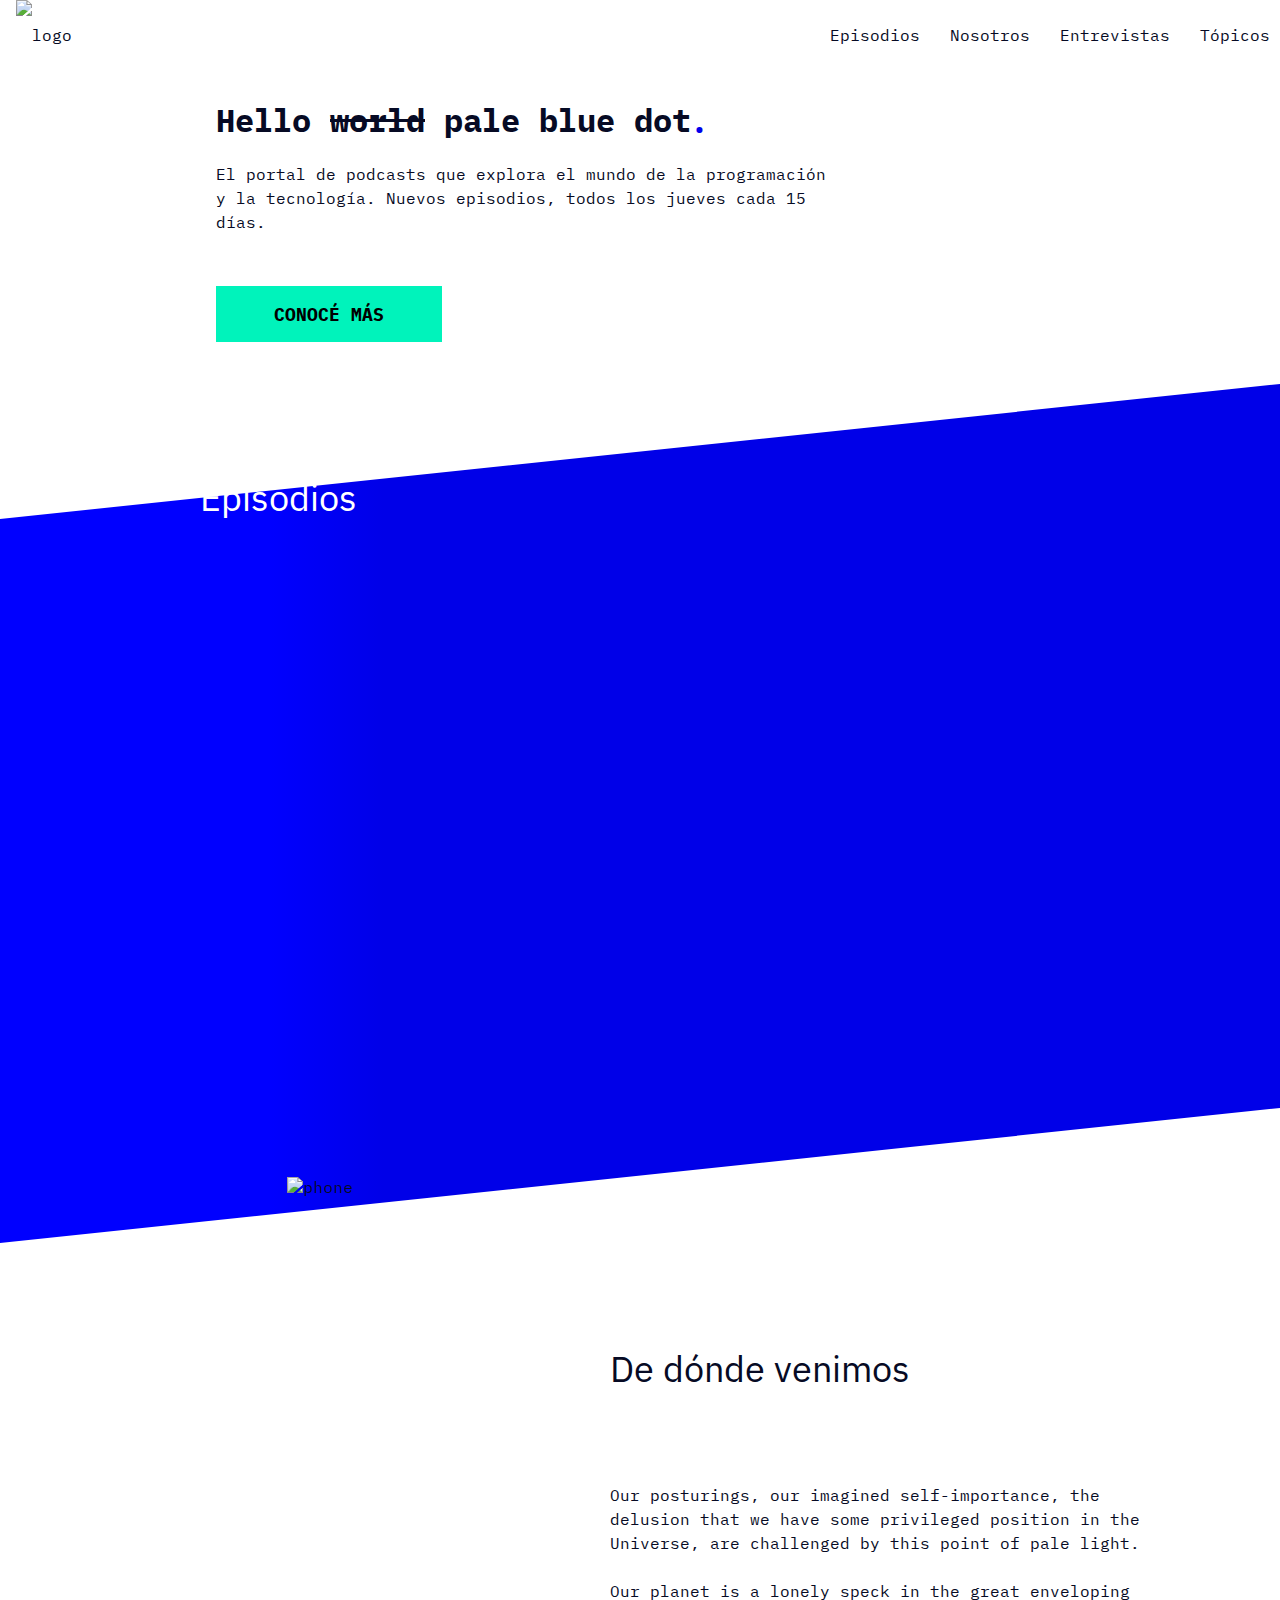
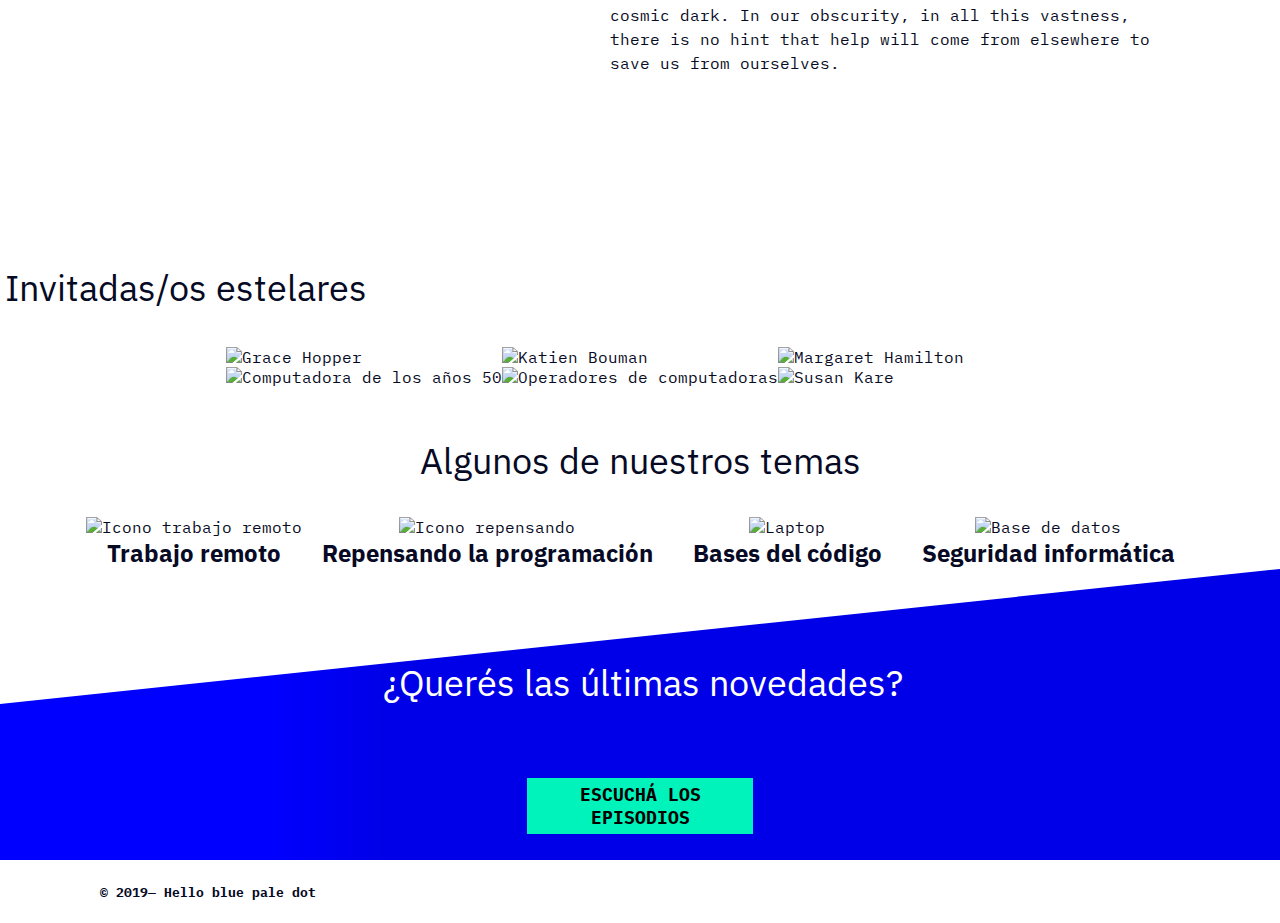
==== podcast/index.html @ 28c50c23 "add margin to h3 episodes" ====
<!DOCTYPE html>
<html lang="es">
<head>
    <meta charset="UTF-8">
    <meta name="viewport" content="width=device-width, initial-scale=1.0">
    <meta http-equiv="X-UA-Compatible" content="ie=edge">
    
    <link rel="shortcut icon" href="images/bd.png" />
    <link href="https://fonts.googleapis.com/css?family=IBM+Plex+Mono|IBM+Plex+Sans&display=swap" rel="stylesheet">
    <link rel="stylesheet" href="style/styles.css">
    <title>Podcast</title>
    <script src="https://kit.fontawesome.com/ef073bb9f6.js" crossorigin="anonymous"></script>
</head>
<body class="wrapper">
    <div class="nav">
        <div class="logo">
            <img src="images/logo.svg" alt="logo">
        </div>
        <label for="toggle">&#9776;</label>
        <input type="checkbox" id="toggle" class="toggle">
        <div class="menu">
            <a href="#episodios">Episodios</a>
            <a href="#nosotros">Nosotros</a>
            <a href="#entrevistas">Entrevistas</a>
            <a href="#topicos">Tópicos</a>
        </div>
    </div>
    <!-- Acá termina navbar-->
    <div class="hello">
        <h1>Hello <strike>world</strike> pale blue dot</h1>
        <p>El portal de podcasts que explora el mundo de la programación y la tecnología. Nuevos episodios, todos los jueves cada 15 días.</p>
        <div class="boton">
            <button class="btn">CONOCÉ MÁS</button>
        </div>
    </div>
    
    <section id="episodios" class="episodios">
        <div class="sesgo"></div>
        <h3 class="episodios-h3">Episodios</h3>
        <div class="iframes">
        <iframe src="https://open.spotify.com/embed-podcast/episode/7AZZy2nJ4R9ZndHW0h2yxt" width="298" height="175" frameborder="0"  allowtransparency="true" allow="encrypted-media"></iframe>
        <iframe src="https://open.spotify.com/embed-podcast/episode/1ezdL2ivAGLwSE6Xbssxqt" width="298" height="175" frameborder="0" allowtransparency="true" allow="encrypted-media"></iframe>
        <iframe src="https://open.spotify.com/embed-podcast/episode/3cWta1iiQSfvrdHaCbLkSD" width="298" height="175" frameborder="0" allowtransparency="true" allow="encrypted-media"></iframe>
        <iframe src="https://open.spotify.com/embed-podcast/episode/31VyAQAwBiKoHVoYUCEzjQ" width="298" height="175" frameborder="0" allowtransparency="true" allow="encrypted-media"></iframe>
        </div>
        <div class="sesgo1"></div>
    </section>
    
    <section id="nosotros" class="nosotros wrap">
        <img src="images/phone.png" alt="phone">
        <h3>De dónde venimos</h3>
        <p>Our posturings, our imagined self-importance, the delusion that we have some privileged position in the Universe, are challenged by this point of pale light. <br> 
        <br>Our planet is a lonely speck in the great enveloping cosmic dark. In our obscurity, in all this vastness, there is no hint that help will come from elsewhere to save us from ourselves.
        </p>   
    </section>
    <section id="entrevistas" class="wrap">
        <h3>Invitadas/os estelares</h3>
        <div class="parent">
            <img src="images/grace-hopper.png" alt="Grace Hopper">
            <img src="images/Katie-Bouman.png" alt="Katien Bouman">
            <img src="images/Margaret_Hamilton.png" alt="Margaret Hamilton">
            <img src="images/An E.R.A.Univac 1103 computer in the 1950s.png" alt="Computadora de los años 50">
            <img src="images/Computer operators with an Eniac — the world’s first programmable general-purpose computer.png" alt="Operadores de computadoras">
            <img src="images/susan-kare.png" alt="Susan Kare">
        </div>    
    </section>
    <section id="topicos" class="topicos">
        <div class="parent-icons">
            <h3>Algunos de nuestros temas</h3>
            <div class="wrap">
                <img src="images/icon1.svg" alt="Icono trabajo remoto">
                <span>Trabajo remoto </span>
            </div>   
            <div class="wrap"> 
                <img src="images/icon2.svg" alt="Icono repensando">
                <span>Repensando la programación </span>   
            </div>
            <div class="wrap">
                <img src="images/icon3.svg" alt="Laptop">
                <span>Bases del código   </span>
            </div>
            <div class="wrap">
                <img src="images/icon4.svg" alt="Base de datos">
                <span>Seguridad informática </span>  
            </div>        
        </div>
    </section>
    
    <section id="novedades" class="novedades">
        <div class="sesgo"></div>
        <h3>¿Querés las últimas novedades?</h3>
        <div class="boton1">
            <button class="btn1">ESCUCHÁ LOS EPISODIOS</button>
        </div>
    </section>
    <footer>
        <h5>© 2019— Hello blue pale dot</h5>
        <ul class="iconos">
            <a href="https:www.spotify.com" target=_blank><i class="fab fa-spotify"></i></a> 
            <a href="https:www.instagram.com" target=_blank><i class="fab fa-instagram"></i></a> 
            <a href="https:www.twitter.com" target=_blank><i class="fab fa-twitter"></i></a>
            <a href="https:www.facebook.com" target=_blank><i class="fab fa-facebook"></i></a>
            <a href="https:www.telegram.org" target=_blank><i class="fab fa-telegram"></i></a>
        </div>
    </footer>

</body>
</html>
---- podcast/style/styles.css ----
* {
    font-family: "IBM Plex Sans", sans-serif;
    font-family: "IBM Plex Mono", monospace;
    color: #060a24;
}

.wrapper {
    width: 100%;
    height: 100%;
    margin: 0;
    padding: 0;
    font-size: 16px;
}

.nav {
    text-align: right;
    line-height: 70px;
}

.logo {
    float: left;
    margin-left: 16px;
}

label {
    margin-right: 16px;
    font-size: 19px;
    display: none;
}

.menu label {
    margin-right: 30px;
}

.menu a {
    text-decoration: none;
    margin: 0 10px;
    line-height: 70px;
}

.menu a:active {
    color: rgb(48, 52, 78);
    text-decoration: line-through;
}

.menu a:hover {
    color: #00f3bb;
    text-decoration: line-through;
}

.toggle {
    display: none;
}

.hello {
    margin: 29px 16px 16px 16px;
}

h1::after {
    content: ".";
    font-size: 28px;
    color: #0000ec;
}

p {
    font-family: "IBM Plex Mono", monospace;
    line-height: 24px;
}

h3 {
    font-family: "IBM Plex Sans", sans-serif;
    font-size: 36px;
    font-weight: 400;
    margin-left: 5px;
}

.episodios h3,
.novedades h3 {
    color: #ffffff;
}

.episodios,
.novedades {
    padding: 40px 0 100px 0;
    background: linear-gradient(
        90deg,
        rgba(0, 0, 255, 1) 21%,
        rgba(0, 0, 232, 1) 30%
    );
}

.episodios,
.novedades {
    position: relative;
    width: 100%;
    overflow: hidden;
}

.sesgo,
.sesgo1 {
    position: absolute;
    top: 0;
    left: 0;
    border-width: 15vh 100vw 0 0;
    border-style: solid;
    border-color: #fff transparent transparent transparent;
}

.sesgo1 {
    bottom: 0;
    border-width: 0 0 15vh 100vw;
    border-color: transparent transparent #fff transparent;
}

.iframes {
    display: grid;
    grid-template-columns: 1fr;
    grid-template-rows: repeat (4, 1fr);
    justify-content: center;
}

.episodios iframe {
    justify-self: center;
}

.nosotros img {
    position: relative;
    height: 519px;
    margin-top: -120px;
}

.nosotros h3,
.nosotros p {
    margin: 0 5% 5% 5%;
}

.parent img {
    width: 100%;
}

.wrap {
    display: flex;
    margin-top: 54px;
    flex-direction: column;
    align-items: center;
}

.parent-icons {
    display: grid;
    justify-content: center;
}

.parent-icons span {
    text-align: center;
    font-family: "IBM Plex Sans", sans-serif;
    font-weight: bolder;
    font-size: 24px;
}

.novedades h3 {
    text-align: center;
}

.novedades {
    padding-bottom: 0px;
}

h5 {
    text-align: center;
}

footer .iconos {
    display: flex;
    justify-content: space-around;
    margin: 16px 45px 16px 45px;
}
.boton,
.boton1 {
    text-align: center;
}
.btn,
.btn1 {
    color: black;
    font-size: 18px;
    font-weight: bold;
    border: none;
    background-color: #00f3bb;
    width: 226px;
    height: 56px;
    margin: 36px 16px 26px 16px;
}

.btn:hover,
.btn1:hover {
    color: white;
    background: linear-gradient(
        90deg,
        rgba(0, 240, 184, 1) 0%,
        rgba(0, 118, 220, 1) 21%,
        rgba(0, 0, 254, 1) 91%
    );
}

/* Media queries */

@media only screen and (max-width: 768px) {
    /* navbar */
    label {
        display: block;
        cursor: pointer;
    }

    .menu {
        position: absolute;
        text-align: center;
        width: 100%;
        display: none;
    }

    .menu a {
        background-color: #0000ec;
        display: block;
        margin: 0;
        z-index: 1;
        color: white;
    }

    .toggle:checked + .menu {
        display: block;
    }
}

@media only screen and (min-width: 770px) {
    .parent {
        display: grid;
        grid-template-columns: repeat(3, 1fr);
        grid-template-rows: repeat(2, 1fr);
    }

    h3 {
        margin-top: 50px;
    }

    .episodios-h3 {
        margin-left: 200px;
    }

    .wrap h3 {
        align-self: normal;
    }

    .hello {
        width: 628px;
        padding-left: 200px;
    }
    .boton {
        text-align: left;
    }

    .btn {
        margin-left: 0px;
    }

    .iframes {
        display: grid;
        grid-template-columns: repeat(2, 1fr);
        grid-template-rows: repeat(2, 1fr);
        grid-row-gap: 72px;
        padding: 0 100px 50px;
    }
    .iframes iframe {
        width: 500px;
        height: 232px;
    }

    .nosotros {
        display: grid;
        grid-template-columns: repeat(2, 1fr);
        grid-template-rows: 50px, 1fr, 1fr;
        grid-template-areas:
            "sesgo sesgo"
            "img h3"
            "img p";
    }

    .nosotros img {
        grid-area: img;
        justify-self: center;
        margin-bottom: 64px;
    }

    .nosotros h3 {
        grid-area: h3;
        margin-top: 48px;
        margin-left: -30px;
    }

    .nosotros p {
        grid-area: p;
        margin-top: -100px;
        margin-left: -30px;
        padding-right: 65px;
    }

    .entrevistas .parent {
        display: grid;
        grid-template-columns: repeat(3, 1fr);
        grid-template-rows: repeat(2, 1fr);
    }

    .entrevistas img {
        object-fit: cover;
        width: 100%;
        max-height: 100%;
    }

    .parent-icons,
    footer {
        display: flex;
    }

    .parent-icons h3 {
        position: absolute;
        margin-left: 0px;
        font-weight: 400;
    }

    .parent-icons .wrap {
        margin: 130px 0px 0px 0px;
    }

    .parent-icons span {
        margin: 0 20px;
    }

    .topicos .wrap {
        z-index: 1;
    }

    footer {
        justify-content: space-between;
    }

    footer h5 {
        margin-left: 100px;
    }

    .iconos a {
        margin-left: 36px;
    }

    .iconos:last-child {
        margin-right: 100px;
    }
}

@media only screen and (min-width: 1430px) {
    .episodios h3 {
        margin-top: 95px;
    }
    .episodios h3,
    .wrap h3 {
        margin-left: 200px;
    }
}
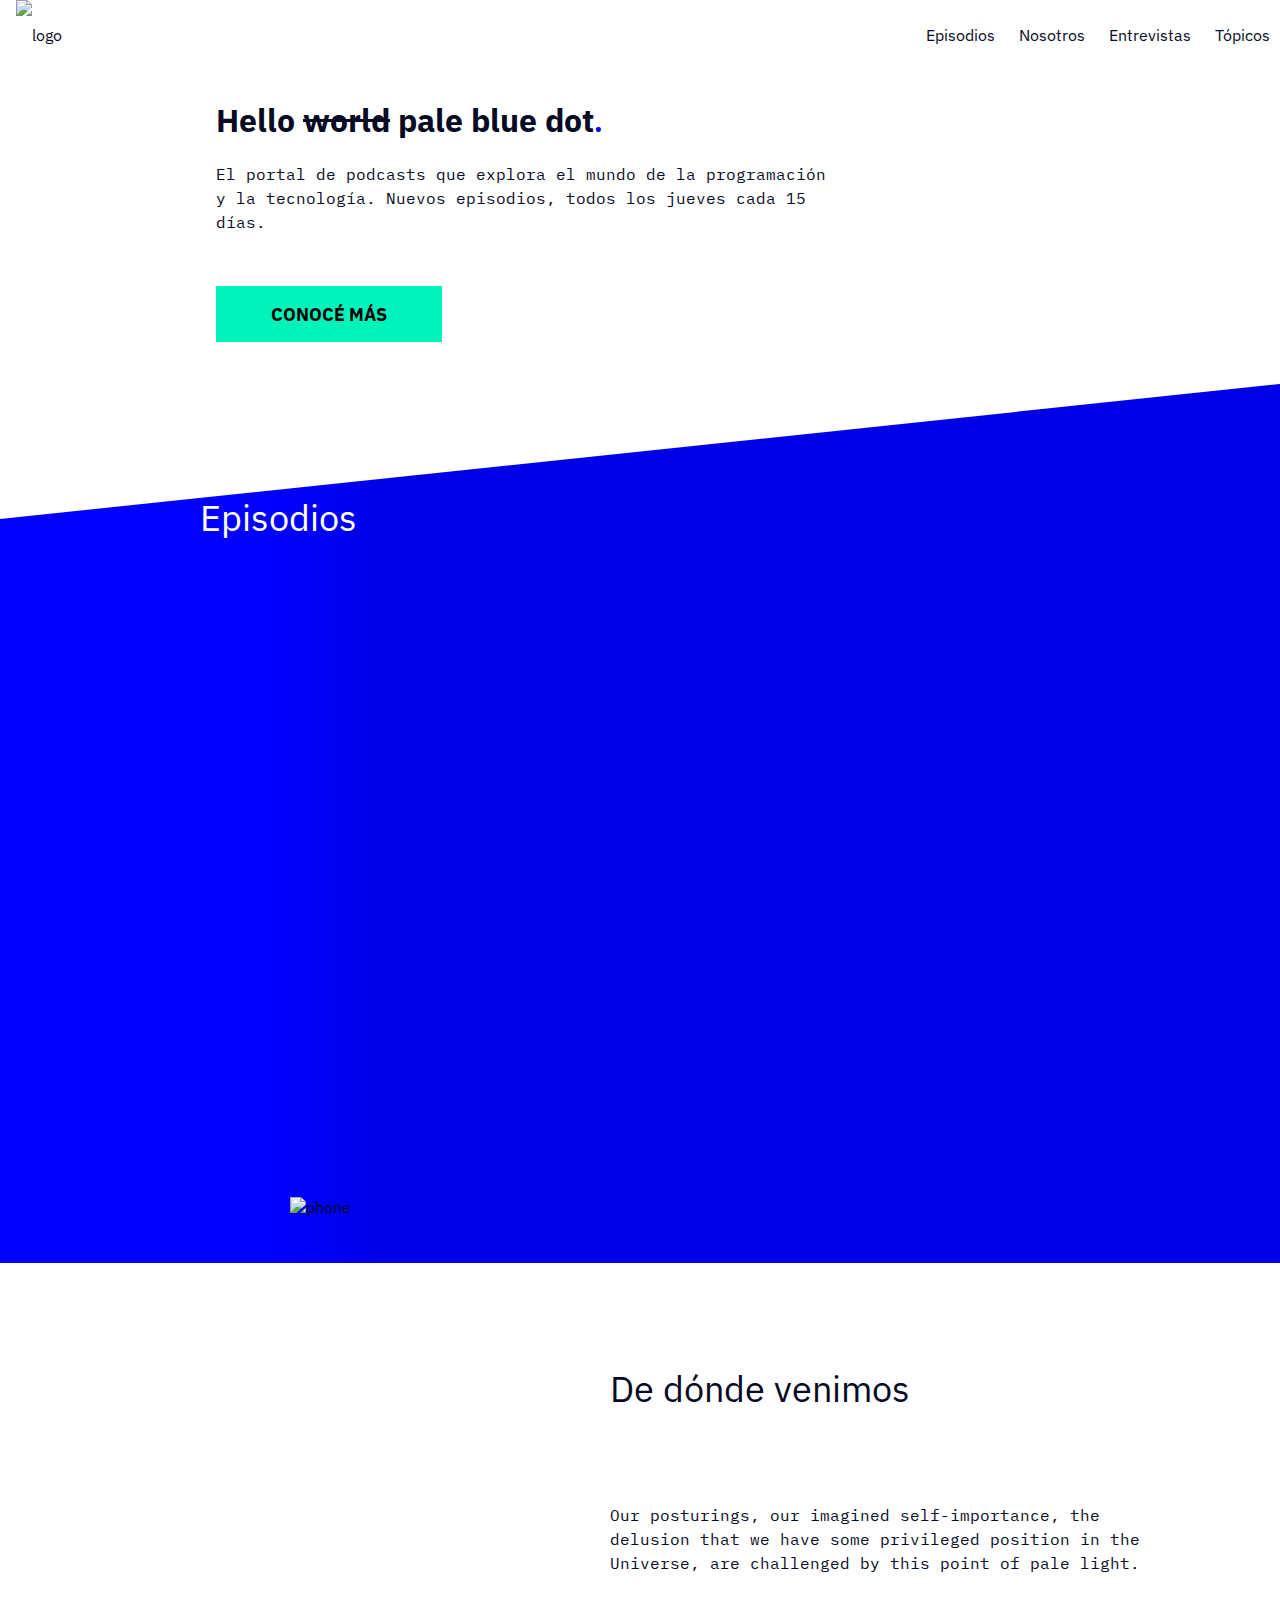
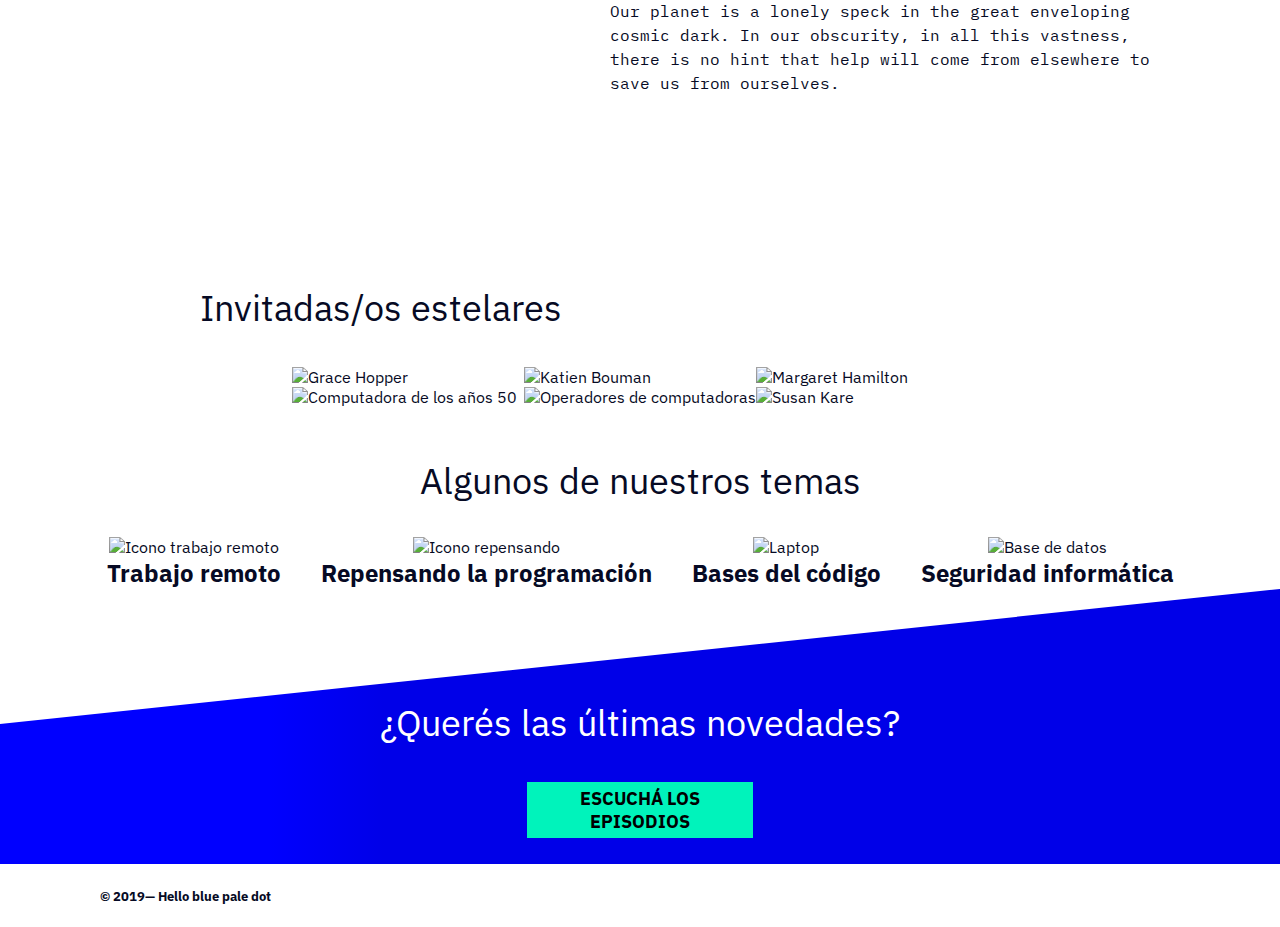
==== commit 00fb19f5: "add some changes" ====
--- a/podcast/index.html
+++ b/podcast/index.html
@@ -4,7 +4,6 @@
     <meta charset="UTF-8">
     <meta name="viewport" content="width=device-width, initial-scale=1.0">
     <meta http-equiv="X-UA-Compatible" content="ie=edge">
-    
     <link rel="shortcut icon" href="images/bd.png" />
     <link href="https://fonts.googleapis.com/css?family=IBM+Plex+Mono|IBM+Plex+Sans&display=swap" rel="stylesheet">
     <link rel="stylesheet" href="style/styles.css">
@@ -12,30 +11,30 @@
     <script src="https://kit.fontawesome.com/ef073bb9f6.js" crossorigin="anonymous"></script>
 </head>
 <body class="wrapper">
-    <div class="nav">
+    <nav>
         <div class="logo">
             <img src="images/logo.svg" alt="logo">
         </div>
-        <label for="toggle">&#9776;</label>
-        <input type="checkbox" id="toggle" class="toggle">
-        <div class="menu">
-            <a href="#episodios">Episodios</a>
-            <a href="#nosotros">Nosotros</a>
-            <a href="#entrevistas">Entrevistas</a>
-            <a href="#topicos">Tópicos</a>
-        </div>
-    </div>
-    <!-- Acá termina navbar-->
-    <div class="hello">
+            <label for="toggle">&#9776;</label>
+            <input type="checkbox" id="toggle" class="toggle">
+            <div class="menu">
+                <a href="#episodios">Episodios</a>
+                <a href="#nosotros">Nosotros</a>
+                <a href="#entrevistas">Entrevistas</a>
+                <a href="#topicos">Tópicos</a>
+            </div>
+    </nav>
+    
+    <header class="hello">
         <h1>Hello <strike>world</strike> pale blue dot</h1>
         <p>El portal de podcasts que explora el mundo de la programación y la tecnología. Nuevos episodios, todos los jueves cada 15 días.</p>
         <div class="boton">
             <button class="btn">CONOCÉ MÁS</button>
         </div>
-    </div>
+    </header>   
     
     <section id="episodios" class="episodios">
-        <div class="sesgo"></div>
+        <div class="sesgos sesgo"></div>
         <h3 class="episodios-h3">Episodios</h3>
         <div class="iframes">
         <iframe src="https://open.spotify.com/embed-podcast/episode/7AZZy2nJ4R9ZndHW0h2yxt" width="298" height="175" frameborder="0"  allowtransparency="true" allow="encrypted-media"></iframe>
@@ -43,7 +42,7 @@
         <iframe src="https://open.spotify.com/embed-podcast/episode/3cWta1iiQSfvrdHaCbLkSD" width="298" height="175" frameborder="0" allowtransparency="true" allow="encrypted-media"></iframe>
         <iframe src="https://open.spotify.com/embed-podcast/episode/31VyAQAwBiKoHVoYUCEzjQ" width="298" height="175" frameborder="0" allowtransparency="true" allow="encrypted-media"></iframe>
         </div>
-        <div class="sesgo1"></div>
+        <div class="sesgos sesgo1"></div>
     </section>
     
     <section id="nosotros" class="nosotros wrap">
@@ -69,25 +68,25 @@
             <h3>Algunos de nuestros temas</h3>
             <div class="wrap">
                 <img src="images/icon1.svg" alt="Icono trabajo remoto">
-                <span>Trabajo remoto </span>
+                <span>Trabajo remoto</span>
             </div>   
             <div class="wrap"> 
                 <img src="images/icon2.svg" alt="Icono repensando">
-                <span>Repensando la programación </span>   
+                <span>Repensando la programación</span>   
             </div>
             <div class="wrap">
                 <img src="images/icon3.svg" alt="Laptop">
-                <span>Bases del código   </span>
+                <span>Bases del código</span>
             </div>
             <div class="wrap">
                 <img src="images/icon4.svg" alt="Base de datos">
-                <span>Seguridad informática </span>  
+                <span>Seguridad informática</span>  
             </div>        
         </div>
     </section>
     
     <section id="novedades" class="novedades">
-        <div class="sesgo"></div>
+        <div class="sesgos sesgo"></div>
         <h3>¿Querés las últimas novedades?</h3>
         <div class="boton1">
             <button class="btn1">ESCUCHÁ LOS EPISODIOS</button>
--- a/podcast/style/styles.css
+++ b/podcast/style/styles.css
@@ -1,6 +1,5 @@
 * {
-    font-family: "IBM Plex Sans", sans-serif;
-    font-family: "IBM Plex Mono", monospace;
+    font-family: "IBM Plex Sans", "IBM Plex Mono", sans-serif, monospace;
     color: #060a24;
 }
 
@@ -12,7 +11,7 @@
     font-size: 16px;
 }
 
-.nav {
+nav {
     text-align: right;
     line-height: 70px;
 }
@@ -71,12 +70,13 @@
     font-family: "IBM Plex Sans", sans-serif;
     font-size: 36px;
     font-weight: 400;
-    margin-left: 5px;
+    margin-left: 200px;
 }
 
 .episodios h3,
 .novedades h3 {
     color: #ffffff;
+    margin-top: 70px;
 }
 
 .episodios,
@@ -96,11 +96,13 @@
     overflow: hidden;
 }
 
-.sesgo,
-.sesgo1 {
+.sesgos {
     position: absolute;
     top: 0;
     left: 0;
+}
+
+.sesgo {
     border-width: 15vh 100vw 0 0;
     border-style: solid;
     border-color: #fff transparent transparent transparent;
@@ -159,6 +161,7 @@
 
 .novedades h3 {
     text-align: center;
+    margin: 70px auto auto;
 }
 
 .novedades {
@@ -241,10 +244,6 @@
         margin-top: 50px;
     }
 
-    .episodios-h3 {
-        margin-left: 200px;
-    }
-
     .wrap h3 {
         align-self: normal;
     }
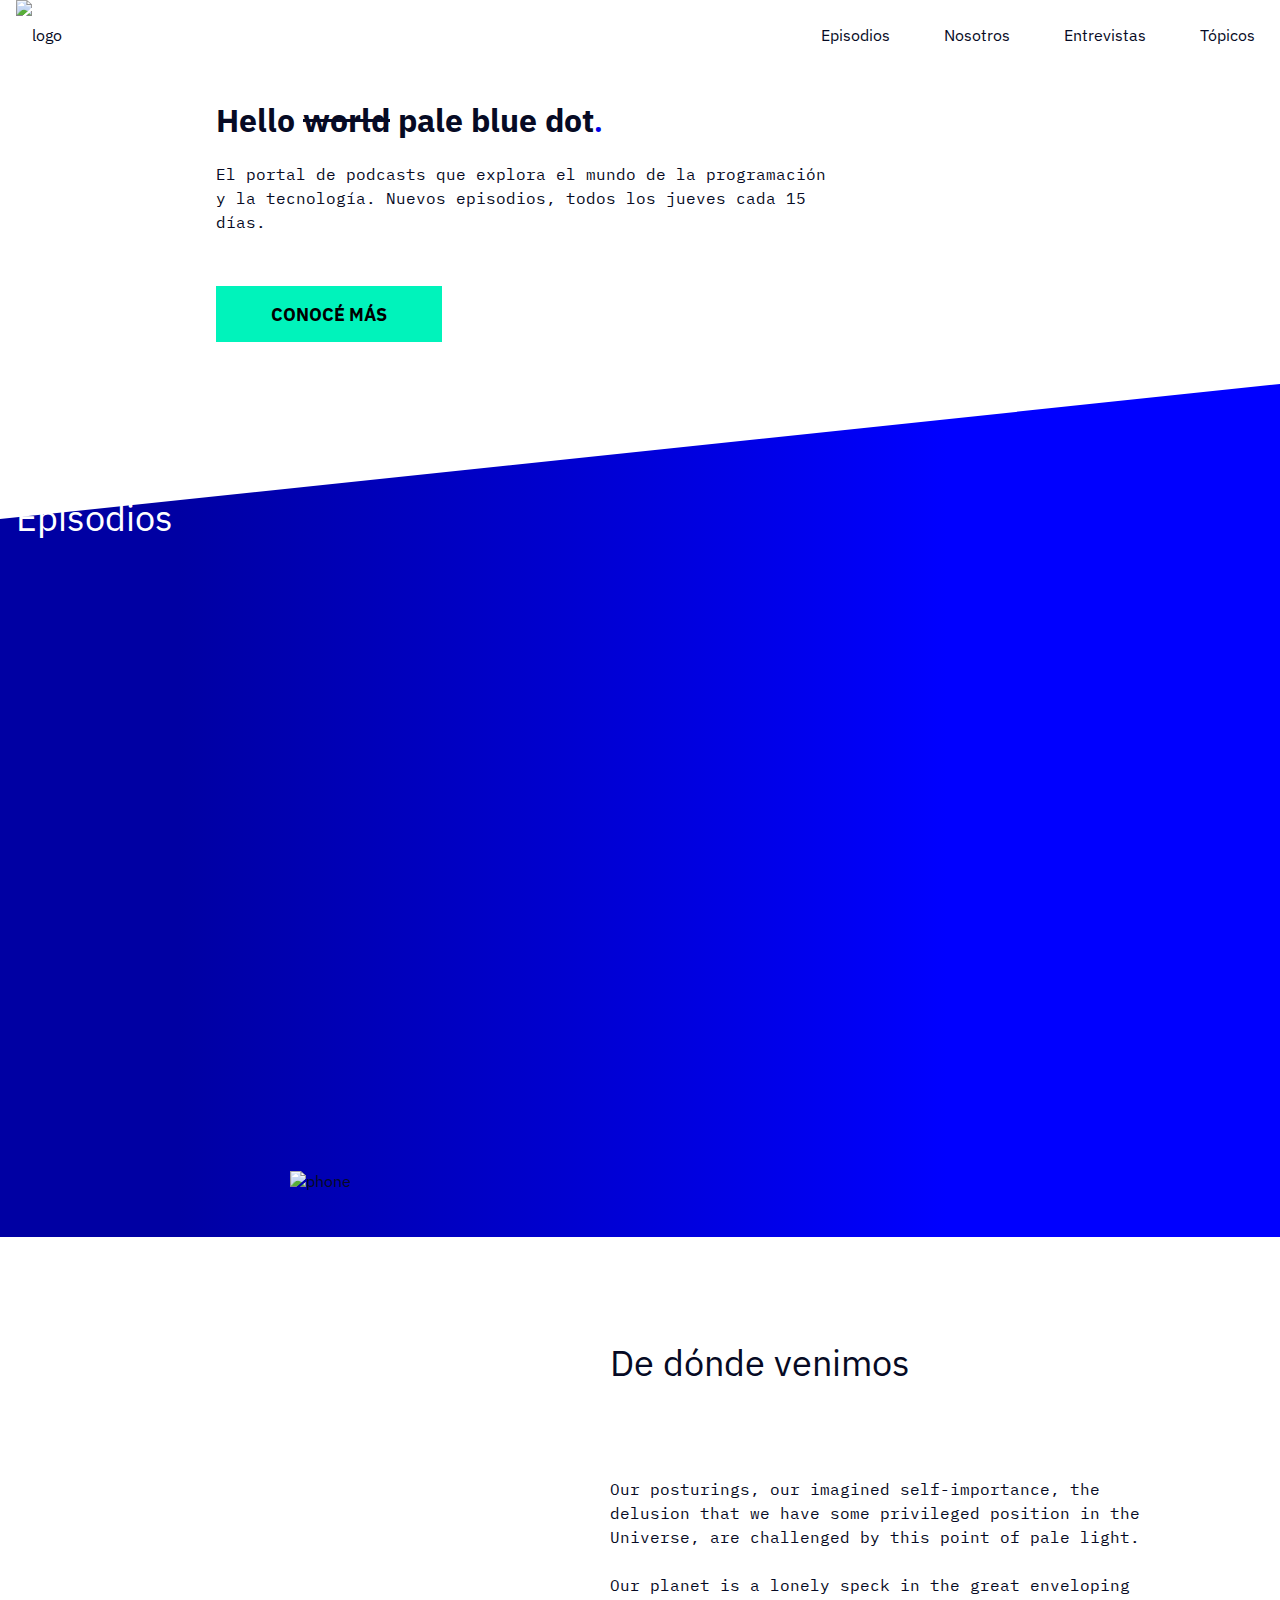
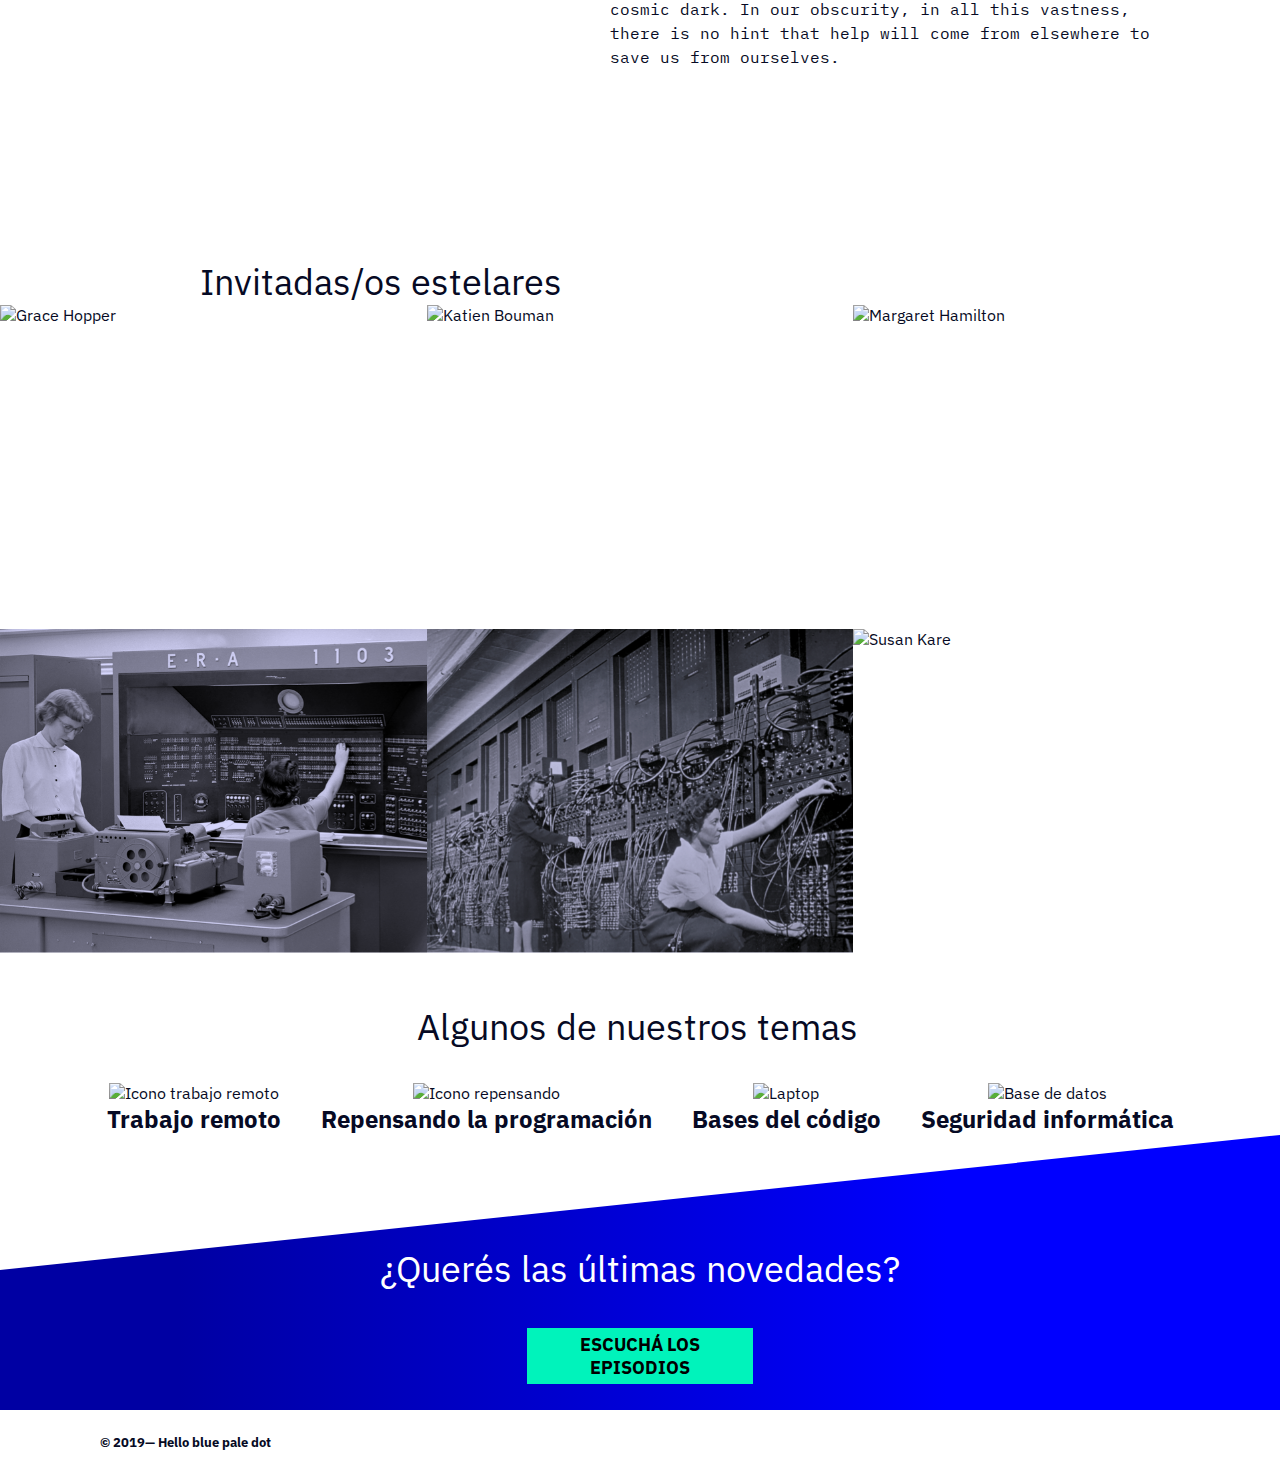
==== commit fe6c82a7: "add more changes" ====
--- a/podcast/index.html
+++ b/podcast/index.html
@@ -1,107 +1,160 @@
 <!DOCTYPE html>
 <html lang="es">
-<head>
-    <meta charset="UTF-8">
-    <meta name="viewport" content="width=device-width, initial-scale=1.0">
-    <meta http-equiv="X-UA-Compatible" content="ie=edge">
-    <link rel="shortcut icon" href="images/bd.png" />
-    <link href="https://fonts.googleapis.com/css?family=IBM+Plex+Mono|IBM+Plex+Sans&display=swap" rel="stylesheet">
-    <link rel="stylesheet" href="style/styles.css">
-    <title>Podcast</title>
-    <script src="https://kit.fontawesome.com/ef073bb9f6.js" crossorigin="anonymous"></script>
-</head>
-<body class="wrapper">
-    <nav>
-        <div class="logo">
-            <img src="images/logo.svg" alt="logo">
-        </div>
+    <head>
+        <meta charset="UTF-8" />
+        <meta name="viewport" content="width=device-width, initial-scale=1.0" />
+        <meta http-equiv="X-UA-Compatible" content="ie=edge" />
+        <link rel="shortcut icon" href="images/bd.png" />
+        <link
+            href="https://fonts.googleapis.com/css?family=IBM+Plex+Mono%7CIBM+Plex+Sans&display=swap"
+            rel="stylesheet"
+        />
+        <link rel="stylesheet" href="style/styles.css" />
+        <title>Podcast</title>
+        <script
+            src="https://kit.fontawesome.com/ef073bb9f6.js"
+            crossorigin="anonymous"
+        ></script>
+    </head>
+    <body class="wrapper">
+        <nav>
+            <div class="logo">
+                <img src="images/logo.svg" alt="logo" />
+            </div>
             <label for="toggle">&#9776;</label>
-            <input type="checkbox" id="toggle" class="toggle">
+            <input type="checkbox" id="toggle" class="toggle" />
             <div class="menu">
                 <a href="#episodios">Episodios</a>
                 <a href="#nosotros">Nosotros</a>
                 <a href="#entrevistas">Entrevistas</a>
                 <a href="#topicos">Tópicos</a>
             </div>
-    </nav>
-    
-    <header class="hello">
-        <h1>Hello <strike>world</strike> pale blue dot</h1>
-        <p>El portal de podcasts que explora el mundo de la programación y la tecnología. Nuevos episodios, todos los jueves cada 15 días.</p>
-        <div class="boton">
-            <button class="btn">CONOCÉ MÁS</button>
-        </div>
-    </header>   
-    
-    <section id="episodios" class="episodios">
-        <div class="sesgos sesgo"></div>
-        <h3 class="episodios-h3">Episodios</h3>
-        <div class="iframes">
-        <iframe src="https://open.spotify.com/embed-podcast/episode/7AZZy2nJ4R9ZndHW0h2yxt" width="298" height="175" frameborder="0"  allowtransparency="true" allow="encrypted-media"></iframe>
-        <iframe src="https://open.spotify.com/embed-podcast/episode/1ezdL2ivAGLwSE6Xbssxqt" width="298" height="175" frameborder="0" allowtransparency="true" allow="encrypted-media"></iframe>
-        <iframe src="https://open.spotify.com/embed-podcast/episode/3cWta1iiQSfvrdHaCbLkSD" width="298" height="175" frameborder="0" allowtransparency="true" allow="encrypted-media"></iframe>
-        <iframe src="https://open.spotify.com/embed-podcast/episode/31VyAQAwBiKoHVoYUCEzjQ" width="298" height="175" frameborder="0" allowtransparency="true" allow="encrypted-media"></iframe>
-        </div>
-        <div class="sesgos sesgo1"></div>
-    </section>
-    
-    <section id="nosotros" class="nosotros wrap">
-        <img src="images/phone.png" alt="phone">
-        <h3>De dónde venimos</h3>
-        <p>Our posturings, our imagined self-importance, the delusion that we have some privileged position in the Universe, are challenged by this point of pale light. <br> 
-        <br>Our planet is a lonely speck in the great enveloping cosmic dark. In our obscurity, in all this vastness, there is no hint that help will come from elsewhere to save us from ourselves.
-        </p>   
-    </section>
-    <section id="entrevistas" class="wrap">
-        <h3>Invitadas/os estelares</h3>
-        <div class="parent">
-            <img src="images/grace-hopper.png" alt="Grace Hopper">
-            <img src="images/Katie-Bouman.png" alt="Katien Bouman">
-            <img src="images/Margaret_Hamilton.png" alt="Margaret Hamilton">
-            <img src="images/An E.R.A.Univac 1103 computer in the 1950s.png" alt="Computadora de los años 50">
-            <img src="images/Computer operators with an Eniac — the world’s first programmable general-purpose computer.png" alt="Operadores de computadoras">
-            <img src="images/susan-kare.png" alt="Susan Kare">
-        </div>    
-    </section>
-    <section id="topicos" class="topicos">
-        <div class="parent-icons">
-            <h3>Algunos de nuestros temas</h3>
-            <div class="wrap">
-                <img src="images/icon1.svg" alt="Icono trabajo remoto">
-                <span>Trabajo remoto</span>
-            </div>   
-            <div class="wrap"> 
-                <img src="images/icon2.svg" alt="Icono repensando">
-                <span>Repensando la programación</span>   
+        </nav>
+
+        <header class="hello">
+            <h1>Hello <s>world</s> pale blue dot</h1>
+            <p>
+                El portal de podcasts que explora el mundo de la programación y
+                la tecnología. Nuevos episodios, todos los jueves cada 15 días.
+            </p>
+            <div class="boton">
+                <button class="btn">CONOCÉ MÁS</button>
             </div>
-            <div class="wrap">
-                <img src="images/icon3.svg" alt="Laptop">
-                <span>Bases del código</span>
+        </header>
+
+        <section id="episodios" class="episodios">
+            <div class="sesgos sesgo"></div>
+            <h3 class="episodios-h3">Episodios</h3>
+            <div class="iframes">
+                <iframe
+                    src="https://open.spotify.com/embed-podcast/episode/7AZZy2nJ4R9ZndHW0h2yxt"
+                    width="298"
+                    height="175"
+                    allow="encrypted-media"
+                ></iframe>
+                <iframe
+                    src="https://open.spotify.com/embed-podcast/episode/1ezdL2ivAGLwSE6Xbssxqt"
+                    width="298"
+                    height="175"
+                    allow="encrypted-media"
+                ></iframe>
+                <iframe
+                    src="https://open.spotify.com/embed-podcast/episode/3cWta1iiQSfvrdHaCbLkSD"
+                    width="298"
+                    height="175"
+                    allow="encrypted-media"
+                ></iframe>
+                <iframe
+                    src="https://open.spotify.com/embed-podcast/episode/31VyAQAwBiKoHVoYUCEzjQ"
+                    width="298"
+                    height="175"
+                    allow="encrypted-media"
+                ></iframe>
             </div>
-            <div class="wrap">
-                <img src="images/icon4.svg" alt="Base de datos">
-                <span>Seguridad informática</span>  
-            </div>        
-        </div>
-    </section>
-    
-    <section id="novedades" class="novedades">
-        <div class="sesgos sesgo"></div>
-        <h3>¿Querés las últimas novedades?</h3>
-        <div class="boton1">
-            <button class="btn1">ESCUCHÁ LOS EPISODIOS</button>
-        </div>
-    </section>
-    <footer>
-        <h5>© 2019— Hello blue pale dot</h5>
-        <ul class="iconos">
-            <a href="https:www.spotify.com" target=_blank><i class="fab fa-spotify"></i></a> 
-            <a href="https:www.instagram.com" target=_blank><i class="fab fa-instagram"></i></a> 
-            <a href="https:www.twitter.com" target=_blank><i class="fab fa-twitter"></i></a>
-            <a href="https:www.facebook.com" target=_blank><i class="fab fa-facebook"></i></a>
-            <a href="https:www.telegram.org" target=_blank><i class="fab fa-telegram"></i></a>
-        </div>
-    </footer>
+            <div class="sesgos sesgo1"></div>
+        </section>
 
-</body>
+        <section id="nosotros" class="nosotros wrap">
+            <img src="images/phone.png" alt="phone" />
+            <h3>De dónde venimos</h3>
+            <p>
+                Our posturings, our imagined self-importance, the delusion that
+                we have some privileged position in the Universe, are challenged
+                by this point of pale light. <br />
+                <br />Our planet is a lonely speck in the great enveloping
+                cosmic dark. In our obscurity, in all this vastness, there is no
+                hint that help will come from elsewhere to save us from
+                ourselves.
+            </p>
+        </section>
+        <section id="entrevistas" class="wrap">
+            <h3>Invitadas/os estelares</h3>
+            <div class="parent">
+                <img src="images/grace-hopper.png" alt="Grace Hopper" />
+                <img src="images/Katie-Bouman.png" alt="Katien Bouman" />
+                <img
+                    src="images/Margaret_Hamilton.png"
+                    alt="Margaret Hamilton"
+                />
+                <img
+                    src="images/AnE.R.AUnivac1103computerinthe1950s.png"
+                    alt="Computadora de los años 50"
+                />
+                <img
+                    src="images/ComputeroperatorswithanEniactheworld’sfirstprogrammablegeneral-purposecomputer.png"
+                    alt="Operadores de computadoras"
+                />
+                <img src="images/susan-kare.png" alt="Susan Kare" />
+            </div>
+        </section>
+        <section id="topicos" class="topicos">
+            <div class="parent-icons">
+                <h3>Algunos de nuestros temas</h3>
+                <div class="wrap">
+                    <img src="images/icon1.svg" alt="Icono trabajo remoto" />
+                    <span>Trabajo remoto</span>
+                </div>
+                <div class="wrap">
+                    <img src="images/icon2.svg" alt="Icono repensando" />
+                    <span>Repensando la programación</span>
+                </div>
+                <div class="wrap">
+                    <img src="images/icon3.svg" alt="Laptop" />
+                    <span>Bases del código</span>
+                </div>
+                <div class="wrap">
+                    <img src="images/icon4.svg" alt="Base de datos" />
+                    <span>Seguridad informática</span>
+                </div>
+            </div>
+        </section>
+
+        <section id="novedades" class="novedades">
+            <div class="sesgos sesgo"></div>
+            <h3>¿Querés las últimas novedades?</h3>
+            <div class="boton1">
+                <button class="btn1">ESCUCHÁ LOS EPISODIOS</button>
+            </div>
+        </section>
+        <footer>
+            <h5>© 2019— Hello blue pale dot</h5>
+            <div class="iconos">
+                <a href="https://www.spotify.com" target="_blank"
+                    ><i class="fab fa-spotify"></i
+                ></a>
+                <a href="https://www.instagram.com" target="_blank"
+                    ><i class="fab fa-instagram"></i
+                ></a>
+                <a href="https://www.twitter.com" target="_blank"
+                    ><i class="fab fa-twitter"></i
+                ></a>
+                <a href="https://www.facebook.com" target="_blank"
+                    ><i class="fab fa-facebook"></i
+                ></a>
+                <a href="https://www.telegram.org" target="_blank"
+                    ><i class="fab fa-telegram"></i
+                ></a>
+            </div>
+        </footer>
+    </body>
 </html>
--- a/podcast/style/styles.css
+++ b/podcast/style/styles.css
@@ -33,8 +33,7 @@
 
 .menu a {
     text-decoration: none;
-    margin: 0 10px;
-    line-height: 70px;
+    margin: 0 25px;
 }
 
 .menu a:active {
@@ -70,13 +69,12 @@
     font-family: "IBM Plex Sans", sans-serif;
     font-size: 36px;
     font-weight: 400;
-    margin-left: 200px;
 }
 
 .episodios h3,
 .novedades h3 {
     color: #ffffff;
-    margin-top: 70px;
+    margin: 70px 0 0 16px;
 }
 
 .episodios,
@@ -84,8 +82,9 @@
     padding: 40px 0 100px 0;
     background: linear-gradient(
         90deg,
-        rgba(0, 0, 255, 1) 21%,
-        rgba(0, 0, 232, 1) 30%
+        rgba(0, 0, 163, 1) 14%,
+        rgba(0, 0, 207, 1) 44%,
+        rgba(0, 0, 255, 1) 74%
     );
 }
 
@@ -117,8 +116,14 @@
 .iframes {
     display: grid;
     grid-template-columns: 1fr;
-    grid-template-rows: repeat (4, 1fr);
+    grid-template-rows: repeat(4, 1fr);
     justify-content: center;
+    border: none;
+}
+
+iframe {
+    border: none;
+    background-color: transparent;
 }
 
 .episodios iframe {
@@ -233,7 +238,7 @@
     }
 }
 
-@media only screen and (min-width: 770px) {
+@media only screen and (min-width: 1024px) {
     .parent {
         display: grid;
         grid-template-columns: repeat(3, 1fr);
@@ -241,7 +246,7 @@
     }
 
     h3 {
-        margin-top: 50px;
+        margin: 50px 5px 0px 200px;
     }
 
     .wrap h3 {
@@ -265,7 +270,7 @@
         grid-template-columns: repeat(2, 1fr);
         grid-template-rows: repeat(2, 1fr);
         grid-row-gap: 72px;
-        padding: 0 100px 50px;
+        padding: 10px 100px 50px;
     }
     .iframes iframe {
         width: 500px;
